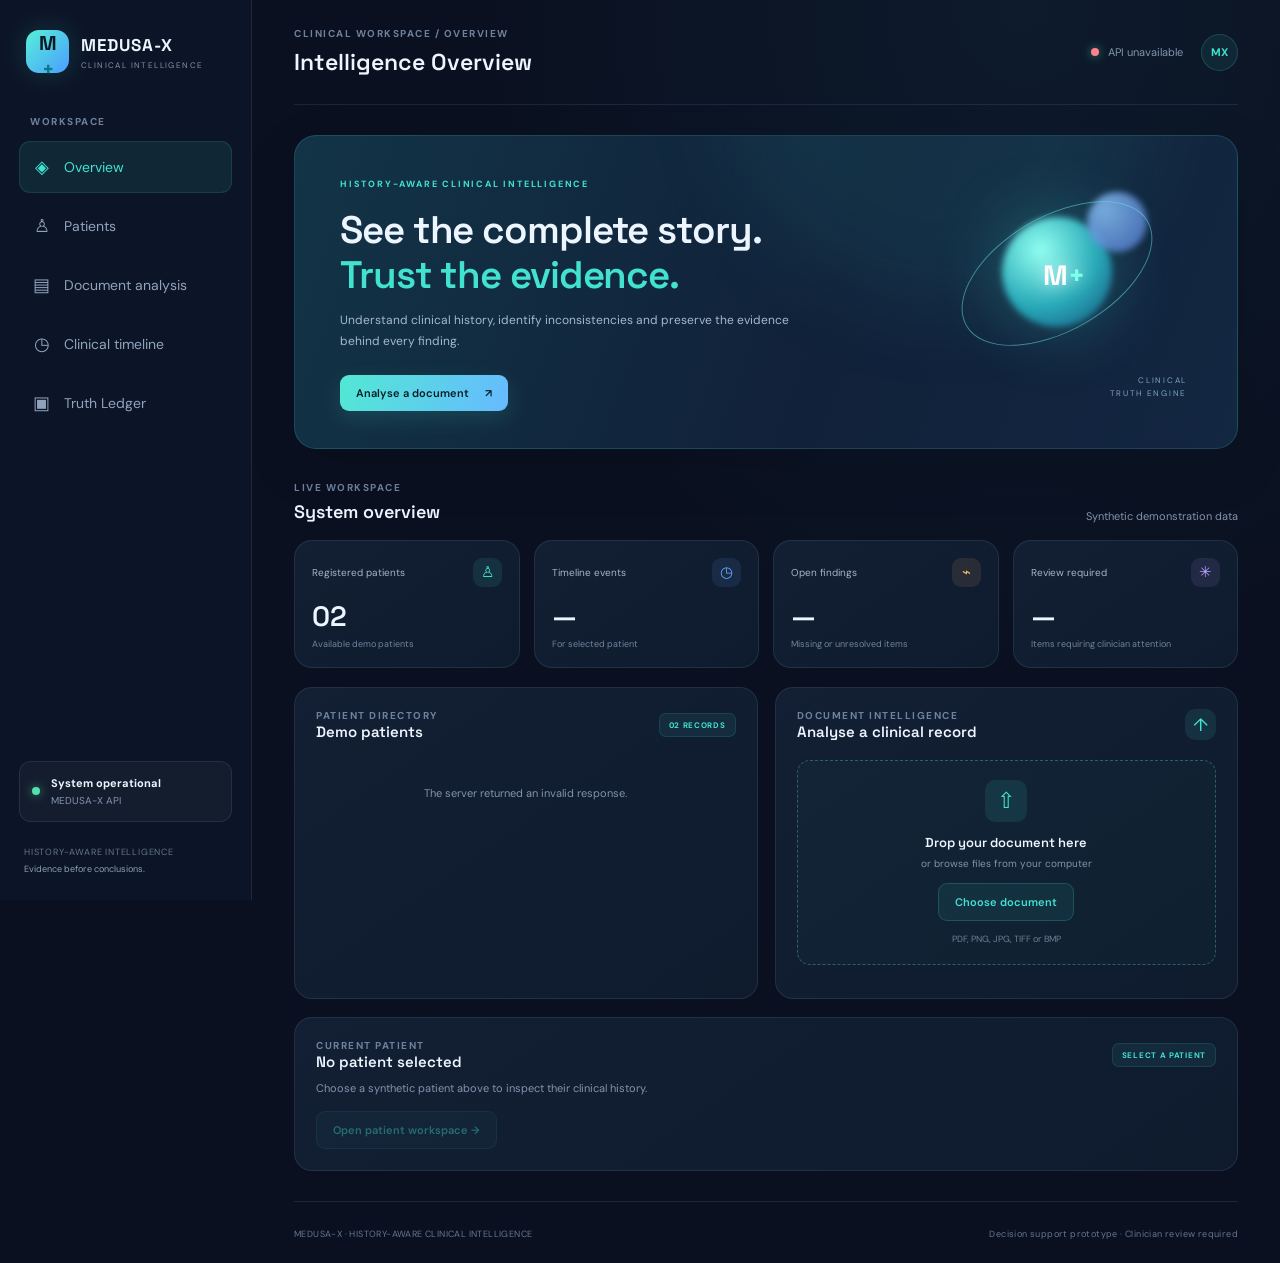
==== frontend/nexus/index.html @ f8f0fdbb "Integrate clinical pipeline, RAG indexing and Nexus dashboard" ====
<!DOCTYPE html>
<html lang="en">
<head>
    <meta charset="UTF-8">
    <meta name="viewport" content="width=device-width, initial-scale=1.0">
    <meta name="theme-color" content="#0b1220">
    <title>MEDUSA-X | Clinical Intelligence</title>
    <link rel="preconnect" href="https://fonts.googleapis.com">
    <link rel="preconnect" href="https://fonts.gstatic.com" crossorigin>
    <link href="https://fonts.googleapis.com/css2?family=DM+Sans:wght@400;500;600;700&family=Space+Grotesk:wght@500;600;700&display=swap" rel="stylesheet">
    <link rel="stylesheet" href="style.css">
</head>
<body>

<div class="app-shell">

    <aside class="sidebar">
        <div class="brand">
            <div class="brand-mark">M<span>+</span></div>
            <div>
                <h1>MEDUSA-X</h1>
                <p>CLINICAL INTELLIGENCE</p>
            </div>
        </div>

        <div class="nav-label">WORKSPACE</div>
        <nav class="navigation">
            <button class="nav-item active" data-section="dashboard">
                <span>◈</span> Overview
            </button>
            <button class="nav-item" data-section="patients">
                <span>♙</span> Patients
            </button>
            <button class="nav-item" data-section="documents">
                <span>▤</span> Document analysis
            </button>
            <button class="nav-item" data-section="timeline-section">
                <span>◷</span> Clinical timeline
            </button>
            <button class="nav-item" data-section="ledger-section">
                <span>▣</span> Truth Ledger
            </button>
        </nav>

        <div class="sidebar-bottom">
            <div class="system-card">
                <span class="live-dot"></span>
                <div>
                    <strong>System operational</strong>
                    <small>MEDUSA-X API</small>
                </div>
            </div>
            <div class="sidebar-footer">
                HISTORY-AWARE INTELLIGENCE<br>
                <span>Evidence before conclusions.</span>
            </div>
        </div>
    </aside>

    <main class="main-content">

        <header class="topbar">
            <div>
                <p class="eyebrow">CLINICAL WORKSPACE / OVERVIEW</p>
                <h2 id="page-title">Intelligence Overview</h2>
            </div>
            <div class="topbar-right">
                <div class="api-status">
                    <span class="live-dot"></span>
                    <span id="api-status">Connecting...</span>
                </div>
                <div class="avatar">MX</div>
            </div>
        </header>

        <section id="dashboard" class="page-section">

            <div class="welcome-banner">
                <div>
                    <span class="banner-tag">HISTORY-AWARE CLINICAL INTELLIGENCE</span>
                    <h2>See the complete story.<br><span>Trust the evidence.</span></h2>
                    <p>Understand clinical history, identify inconsistencies and preserve the evidence behind every finding.</p>
                    <button class="primary-button" data-go="documents">
                        Analyse a document <span>↗</span>
                    </button>
                </div>
                <div class="banner-art">
                    <div class="orb orb-one"></div>
                    <div class="orb orb-two"></div>
                    <div class="orbit-ring"></div>
                    <div class="core-symbol">M<span>+</span></div>
                    <div class="art-caption">CLINICAL<br>TRUTH ENGINE</div>
                </div>
            </div>

            <div class="section-heading">
                <div>
                    <p class="eyebrow">LIVE WORKSPACE</p>
                    <h3>System overview</h3>
                </div>
                <span class="muted-text">Synthetic demonstration data</span>
            </div>

            <div class="stats-grid">
                <article class="stat-card">
                    <div class="stat-top"><span>Registered patients</span><span class="stat-icon cyan">♙</span></div>
                    <strong id="stat-patients">02</strong>
                    <small>Available demo patients</small>
                </article>
                <article class="stat-card">
                    <div class="stat-top"><span>Timeline events</span><span class="stat-icon blue">◷</span></div>
                    <strong id="stat-events">—</strong>
                    <small>For selected patient</small>
                </article>
                <article class="stat-card">
                    <div class="stat-top"><span>Open findings</span><span class="stat-icon amber">⌁</span></div>
                    <strong id="stat-findings">—</strong>
                    <small>Missing or unresolved items</small>
                </article>
                <article class="stat-card">
                    <div class="stat-top"><span>Review required</span><span class="stat-icon violet">✳</span></div>
                    <strong id="stat-review">—</strong>
                    <small>Items requiring clinician attention</small>
                </article>
            </div>

            <div class="content-grid">
                <article class="panel patient-panel" id="patients">
                    <div class="panel-heading">
                        <div>
                            <p class="eyebrow">PATIENT DIRECTORY</p>
                            <h3>Demo patients</h3>
                        </div>
                        <span class="count-pill">02 RECORDS</span>
                    </div>
                    <div id="patient-list" class="patient-list">
                        <div class="loading">Loading patient records...</div>
                    </div>
                </article>

                <article class="panel upload-panel" id="documents">
                    <div class="panel-heading">
                        <div>
                            <p class="eyebrow">DOCUMENT INTELLIGENCE</p>
                            <h3>Analyse a clinical record</h3>
                        </div>
                        <span class="upload-icon">↑</span>
                    </div>

                    <div class="upload-zone" id="upload-zone">
                        <div class="upload-symbol">⇧</div>
                        <h4>Drop your document here</h4>
                        <p>or browse files from your computer</p>
                        <input type="file" id="file-input" accept=".pdf,.png,.jpg,.jpeg,.tiff,.bmp">
                        <button class="secondary-button" id="browse-button">Choose document</button>
                        <small>PDF, PNG, JPG, TIFF or BMP</small>
                    </div>

                    <div id="upload-status" class="upload-status" aria-live="polite"></div>
                </article>
            </div>

            <article class="panel selected-patient-panel">
                <div class="panel-heading">
                    <div>
                        <p class="eyebrow">CURRENT PATIENT</p>
                        <h3 id="selected-patient-name">No patient selected</h3>
                    </div>
                    <span id="selected-patient-id" class="count-pill">SELECT A PATIENT</span>
                </div>
                <p id="patient-description" class="muted-text">Choose a synthetic patient above to inspect their clinical history.</p>
                <button id="open-patient-button" class="secondary-button" disabled>Open patient workspace →</button>
            </article>
        </section>

        <section id="timeline-section" class="page-section hidden">
            <div class="section-heading">
                <div>
                    <p class="eyebrow">TEMPORAL RECONSTRUCTION</p>
                    <h3>Clinical timeline</h3>
                </div>
                <span id="timeline-patient" class="count-pill">NO PATIENT</span>
            </div>
            <article class="panel">
                <div id="timeline-content" class="timeline-content">
                    <div class="empty-state">Select a patient to view their clinical timeline.</div>
                </div>
            </article>
        </section>

        <section id="ledger-section" class="page-section hidden">
            <div class="section-heading">
                <div>
                    <p class="eyebrow">EVIDENCE-BACKED RECONCILIATION</p>
                    <h3>Clinical Truth Ledger</h3>
                </div>
                <span class="count-pill">PROVENANCE PRESERVED</span>
            </div>
            <div class="ledger-summary" id="ledger-summary"></div>
            <article class="panel">
                <div id="ledger-content">
                    <div class="empty-state">Select a patient to inspect their Truth Ledger.</div>
                </div>
            </article>
        </section>

        <section id="patient-workspace" class="page-section hidden">
            <div class="section-heading">
                <div>
                    <p class="eyebrow">PATIENT RECORD</p>
                    <h3 id="workspace-patient-name">Patient workspace</h3>
                </div>
                <span id="workspace-patient-id" class="count-pill">NO PATIENT</span>
            </div>

            <div class="stats-grid compact-stats">
                <article class="stat-card">
                    <div class="stat-top"><span>Timeline events</span><span class="stat-icon cyan">◷</span></div>
                    <strong id="patient-events">—</strong>
                </article>
                <article class="stat-card">
                    <div class="stat-top"><span>Conflicts / missing</span><span class="stat-icon amber">⌁</span></div>
                    <strong id="patient-conflicts">—</strong>
                </article>
                <article class="stat-card">
                    <div class="stat-top"><span>Pending verification</span><span class="stat-icon violet">✳</span></div>
                    <strong id="patient-pending">—</strong>
                </article>
                <article class="stat-card">
                    <div class="stat-top"><span>Historical entries</span><span class="stat-icon blue">◴</span></div>
                    <strong id="patient-historical">—</strong>
                </article>
            </div>

            <div class="content-grid">
                <article class="panel">
                    <div class="panel-heading"><h3>Diagnosis & medication findings</h3></div>
                    <div id="patient-findings"></div>
                </article>
                <article class="panel">
                    <div class="panel-heading"><h3>Clinician review</h3></div>
                    <div id="clinician-review"></div>
                </article>
            </div>
        </section>

        <footer class="footer">
            <span>MEDUSA-X · HISTORY-AWARE CLINICAL INTELLIGENCE</span>
            <span>Decision support prototype · Clinician review required</span>
        </footer>

    </main>
</div>

<script src="script.js"></script>
</body>
</html>
---- frontend/nexus/style.css ----
:root {
    --bg: #0a1020;
    --sidebar: #0d1628;
    --panel: #111d31;
    --panel-soft: #142239;
    --border: rgba(148, 178, 210, 0.13);
    --text: #edf5ff;
    --muted: #8294ae;
    --cyan: #42e2d0;
    --blue: #65aaff;
    --amber: #f5bd68;
    --violet: #b9a1ff;
    --green: #55dfad;
    --danger: #ff818c;
    --radius: 18px;
}

* {
    box-sizing: border-box;
    margin: 0;
    padding: 0;
}

html {
    scroll-behavior: smooth;
}

body {
    min-height: 100vh;
    background:
        radial-gradient(ellipse at 80% 0%, rgba(38, 105, 133, 0.12), transparent 38%),
        var(--bg);
    color: var(--text);
    font-family: "DM Sans", sans-serif;
    font-size: 14px;
}

button, input {
    font: inherit;
}

button {
    cursor: pointer;
}

button:disabled {
    opacity: 0.4;
    cursor: not-allowed;
}

.app-shell {
    min-height: 100vh;
}

/* SIDEBAR */

.sidebar {
    width: 252px;
    position: fixed;
    inset: 0 auto 0 0;
    z-index: 10;
    display: flex;
    flex-direction: column;
    padding: 30px 19px 22px;
    background: rgba(13, 22, 40, 0.96);
    border-right: 1px solid var(--border);
}

.brand {
    display: flex;
    align-items: center;
    gap: 12px;
    padding: 0 7px 42px;
}

.brand-mark {
    width: 43px;
    height: 43px;
    display: grid;
    place-items: center;
    border-radius: 13px;
    color: #071a20;
    background: linear-gradient(135deg, #56f0d9, #4b9eff);
    font: 700 20px "Space Grotesk", sans-serif;
    box-shadow: 0 0 28px rgba(66, 226, 208, 0.17);
}

.brand-mark span {
    color: #087c82;
}

.brand h1 {
    font: 700 17px "Space Grotesk", sans-serif;
    letter-spacing: 1px;
}

.brand p {
    margin-top: 4px;
    color: var(--muted);
    font-size: 8px;
    letter-spacing: 1.4px;
}

.nav-label, .eyebrow {
    color: #6e829f;
    font-size: 10px;
    font-weight: 700;
    letter-spacing: 1.5px;
}

.nav-label {
    padding: 0 11px 13px;
}

.navigation {
    display: grid;
    gap: 7px;
}

.nav-item {
    width: 100%;
    display: flex;
    align-items: center;
    gap: 13px;
    padding: 13px 12px;
    color: #91a3bc;
    background: transparent;
    border: 1px solid transparent;
    border-radius: 11px;
    text-align: left;
    transition: 0.2s ease;
}

.nav-item span {
    width: 19px;
    font-size: 18px;
    text-align: center;
}

.nav-item:hover {
    color: white;
    background: rgba(255, 255, 255, 0.035);
}

.nav-item.active {
    color: var(--cyan);
    background: rgba(66, 226, 208, 0.09);
    border-color: rgba(66, 226, 208, 0.12);
}

.sidebar-bottom {
    margin-top: auto;
}

.system-card {
    display: flex;
    align-items: center;
    gap: 11px;
    padding: 14px 12px;
    background: rgba(255, 255, 255, 0.035);
    border: 1px solid var(--border);
    border-radius: 12px;
}

.live-dot {
    display: inline-block;
    flex: 0 0 auto;
    width: 8px;
    height: 8px;
    border-radius: 50%;
    background: var(--green);
    box-shadow: 0 0 10px rgba(85, 223, 173, 0.6);
}

.system-card strong {
    display: block;
    font-size: 11px;
}

.system-card small {
    display: block;
    margin-top: 4px;
    color: var(--muted);
    font-size: 10px;
}

.sidebar-footer {
    padding: 22px 5px 0;
    color: #63748e;
    font-size: 9px;
    line-height: 1.9;
    letter-spacing: 0.8px;
}

.sidebar-footer span {
    color: #8da1b9;
    letter-spacing: 0;
}

/* MAIN AREA */

.main-content {
    max-width: 1700px;
    min-height: 100vh;
    margin-left: 252px;
    padding: 0 42px;
}

.topbar {
    min-height: 105px;
    display: flex;
    align-items: center;
    justify-content: space-between;
    gap: 20px;
    border-bottom: 1px solid var(--border);
    margin-bottom: 30px;
}

.topbar h2 {
    margin-top: 7px;
    font: 600 23px "Space Grotesk", sans-serif;
}

.topbar-right {
    display: flex;
    align-items: center;
    gap: 18px;
}

.api-status {
    display: flex;
    align-items: center;
    gap: 9px;
    color: var(--muted);
    font-size: 11px;
}

.avatar {
    width: 37px;
    height: 37px;
    display: grid;
    place-items: center;
    border: 1px solid rgba(66, 226, 208, 0.2);
    border-radius: 50%;
    color: var(--cyan);
    background: rgba(66, 226, 208, 0.08);
    font-weight: 700;
    font-size: 11px;
}

/* HERO */

.welcome-banner {
    position: relative;
    min-height: 290px;
    display: flex;
    align-items: center;
    justify-content: space-between;
    overflow: hidden;
    padding: 37px 45px;
    border: 1px solid rgba(75, 204, 207, 0.19);
    border-radius: 22px;
    background:
        linear-gradient(110deg, rgba(19, 53, 72, 0.98), rgba(17, 34, 58, 0.97) 57%, rgba(20, 40, 68, 0.95));
    box-shadow: 0 18px 55px rgba(0, 0, 0, 0.12);
}

.welcome-banner::before {
    content: "";
    position: absolute;
    width: 420px;
    height: 420px;
    right: 9%;
    top: -250px;
    border-radius: 50%;
    background: rgba(66, 226, 208, 0.08);
    filter: blur(45px);
}

.banner-tag {
    color: var(--cyan);
    font-size: 9px;
    font-weight: 700;
    letter-spacing: 1.8px;
}

.welcome-banner h2 {
    margin: 16px 0 12px;
    font: 600 clamp(27px, 3vw, 39px)/1.18 "Space Grotesk", sans-serif;
    letter-spacing: -1.1px;
}

.welcome-banner h2 span {
    color: var(--cyan);
}

.welcome-banner p {
    max-width: 490px;
    color: #a6b8ce;
    font-size: 12px;
    line-height: 1.8;
}

.primary-button, .secondary-button {
    border-radius: 9px;
    padding: 11px 16px;
    font-weight: 600;
    font-size: 11px;
    transition: 0.2s ease;
}

.primary-button {
    margin-top: 22px;
    color: #071c25;
    background: linear-gradient(110deg, #52e8d4, #66baff);
    border: 0;
    box-shadow: 0 7px 22px rgba(66, 226, 208, 0.15);
}

.primary-button:hover {
    transform: translateY(-2px);
    box-shadow: 0 10px 28px rgba(66, 226, 208, 0.23);
}

.primary-button span {
    margin-left: 13px;
}

.banner-art {
    position: relative;
    width: 260px;
    height: 220px;
    flex: 0 0 260px;
}

.orb {
    position: absolute;
    border-radius: 50%;
    filter: blur(3px);
}

.orb-one {
    width: 110px;
    height: 110px;
    top: 35px;
    left: 70px;
    background: radial-gradient(circle at 35% 30%, #91fff0, #27a8b7 55%, #174c7a);
    box-shadow: 0 0 70px rgba(66, 226, 208, 0.3);
}

.orb-two {
    width: 60px;
    height: 60px;
    top: 10px;
    left: 155px;
    background: radial-gradient(circle at 30% 30%, #8fc8ff, #4970c8);
    opacity: 0.8;
}

.orbit-ring {
    position: absolute;
    width: 210px;
    height: 115px;
    top: 34px;
    left: 20px;
    border: 1px solid rgba(103, 232, 229, 0.5);
    border-radius: 50%;
    transform: rotate(-30deg);
}

.core-symbol {
    position: absolute;
    top: 75px;
    left: 111px;
    color: white;
    font: 700 28px "Space Grotesk", sans-serif;
    text-shadow: 0 0 18px rgba(255, 255, 255, 0.7);
}

.core-symbol span {
    color: #7effe9;
}

.art-caption {
    position: absolute;
    right: 5px;
    bottom: 2px;
    color: #80a4c1;
    font-size: 8px;
    line-height: 1.6;
    letter-spacing: 1.7px;
    text-align: right;
}

/* HEADINGS AND CARDS */

.section-heading {
    display: flex;
    justify-content: space-between;
    align-items: end;
    gap: 15px;
    margin: 32px 0 17px;
}

.section-heading h3, .panel-heading h3 {
    margin-top: 6px;
    font: 600 18px "Space Grotesk", sans-serif;
}

.muted-text {
    color: var(--muted);
    font-size: 11px;
}

.stats-grid {
    display: grid;
    grid-template-columns: repeat(4, minmax(0, 1fr));
    gap: 14px;
}

.stat-card, .panel {
    background: linear-gradient(145deg, rgba(19, 32, 53, 0.98), rgba(15, 27, 46, 0.98));
    border: 1px solid var(--border);
    border-radius: var(--radius);
}

.stat-card {
    min-height: 125px;
    padding: 17px;
    transition: 0.2s ease;
}

.stat-card:hover {
    border-color: rgba(66, 226, 208, 0.25);
    transform: translateY(-2px);
}

.stat-top {
    display: flex;
    justify-content: space-between;
    align-items: center;
    color: #a5b4ca;
    font-size: 10px;
}

.stat-icon {
    width: 29px;
    height: 29px;
    display: grid;
    place-items: center;
    border-radius: 9px;
    font-size: 15px;
}

.cyan { color: var(--cyan); background: rgba(66, 226, 208, 0.1); }
.blue { color: var(--blue); background: rgba(101, 170, 255, 0.1); }
.amber { color: var(--amber); background: rgba(245, 189, 104, 0.1); }
.violet { color: var(--violet); background: rgba(185, 161, 255, 0.1); }

.stat-card > strong {
    display: block;
    margin-top: 11px;
    font: 600 28px "Space Grotesk", sans-serif;
}

.stat-card > small {
    display: block;
    margin-top: 4px;
    color: #71849f;
    font-size: 9px;
}

.content-grid {
    display: grid;
    grid-template-columns: 1fr 1fr;
    gap: 17px;
    margin-top: 19px;
}

.panel {
    min-width: 0;
    padding: 21px;
}

.panel-heading {
    display: flex;
    align-items: center;
    justify-content: space-between;
    gap: 12px;
    margin-bottom: 19px;
}

.panel-heading h3 {
    margin-top: 0;
    font-size: 15px;
}

.count-pill {
    padding: 6px 9px;
    color: var(--cyan);
    background: rgba(66, 226, 208, 0.08);
    border: 1px solid rgba(66, 226, 208, 0.13);
    border-radius: 7px;
    font-size: 8px;
    font-weight: 700;
    letter-spacing: 0.7px;
}

.patient-list {
    display: grid;
    gap: 10px;
}

.patient-card {
    display: flex;
    align-items: center;
    gap: 12px;
    padding: 13px;
    border: 1px solid var(--border);
    border-radius: 11px;
    background: rgba(255, 255, 255, 0.018);
    transition: 0.2s;
}

.patient-card:hover {
    border-color: rgba(66, 226, 208, 0.3);
    background: rgba(66, 226, 208, 0.035);
}

.patient-initial {
    width: 39px;
    height: 39px;
    display: grid;
    place-items: center;
    flex: 0 0 auto;
    border-radius: 12px;
    color: var(--cyan);
    background: rgba(66, 226, 208, 0.1);
    font: 600 14px "Space Grotesk", sans-serif;
}

.patient-details {
    flex: 1;
    min-width: 0;
}

.patient-details strong {
    display: block;
    font-size: 12px;
}

.patient-details small {
    display: block;
    margin-top: 4px;
    color: var(--muted);
    font-size: 10px;
}

.patient-open {
    padding: 7px 10px;
    color: var(--cyan);
    background: transparent;
    border: 1px solid rgba(66, 226, 208, 0.2);
    border-radius: 7px;
    font-size: 10px;
}

.patient-open:hover {
    background: rgba(66, 226, 208, 0.1);
}

/* UPLOAD */

.upload-icon, .upload-symbol {
    color: var(--cyan);
    background: rgba(66, 226, 208, 0.1);
    border-radius: 10px;
}

.upload-icon {
    width: 31px;
    height: 31px;
    display: grid;
    place-items: center;
    font-size: 18px;
}

.upload-zone {
    min-height: 205px;
    display: flex;
    flex-direction: column;
    align-items: center;
    justify-content: center;
    padding: 18px;
    border: 1px dashed rgba(93, 191, 204, 0.38);
    border-radius: 13px;
    background: rgba(66, 226, 208, 0.025);
    text-align: center;
    transition: 0.2s;
}

.upload-zone.dragover {
    border-color: var(--cyan);
    background: rgba(66, 226, 208, 0.1);
}

.upload-symbol {
    width: 42px;
    height: 42px;
    display: grid;
    place-items: center;
    margin-bottom: 12px;
    font-size: 22px;
}

.upload-zone h4 {
    font: 600 13px "Space Grotesk", sans-serif;
}

.upload-zone p {
    margin-top: 6px;
    color: var(--muted);
    font-size: 10px;
}

.upload-zone input {
    display: none;
}

.secondary-button {
    margin-top: 13px;
    color: var(--cyan);
    background: rgba(66, 226, 208, 0.08);
    border: 1px solid rgba(66, 226, 208, 0.2);
}

.secondary-button:hover:not(:disabled) {
    background: rgba(66, 226, 208, 0.15);
}

.upload-zone > small {
    margin-top: 12px;
    color: #6f819b;
    font-size: 9px;
}

.upload-status {
    margin-top: 12px;
    color: var(--muted);
    font-size: 11px;
    line-height: 1.7;
}

/* SELECTED PATIENT */

.selected-patient-panel {
    margin-top: 18px;
}

.selected-patient-panel .panel-heading {
    margin-bottom: 10px;
}

.selected-patient-panel .secondary-button {
    margin-top: 16px;
}

/* TIMELINE */

.timeline-content {
    padding: 5px 5px 5px 13px;
}

.timeline-item {
    position: relative;
    margin-left: 8px;
    padding: 0 0 25px 25px;
    border-left: 1px solid rgba(66, 226, 208, 0.25);
}

.timeline-item:last-child {
    border-left-color: transparent;
}

.timeline-item::before {
    content: "";
    position: absolute;
    left: -5px;
    top: 3px;
    width: 9px;
    height: 9px;
    border-radius: 50%;
    background: var(--cyan);
    box-shadow: 0 0 12px rgba(66, 226, 208, 0.45);
}

.timeline-date {
    color: var(--cyan);
    font-size: 10px;
    font-weight: 700;
}

.timeline-event {
    margin-top: 7px;
    color: #e1eaf5;
    font-size: 12px;
    line-height: 1.7;
}

.timeline-meta {
    margin-top: 7px;
    color: var(--muted);
    font-size: 10px;
}

/* LEDGER */

.ledger-summary {
    display: grid;
    grid-template-columns: repeat(5, minmax(0, 1fr));
    gap: 10px;
    margin-bottom: 15px;
}

.ledger-stat {
    padding: 13px;
    background: var(--panel);
    border: 1px solid var(--border);
    border-radius: 12px;
}

.ledger-stat strong {
    display: block;
    font: 600 21px "Space Grotesk", sans-serif;
}

.ledger-stat small {
    display: block;
    margin-top: 5px;
    color: var(--muted);
    font-size: 9px;
}

.ledger-entry, .finding-card {
    padding: 15px;
    margin-bottom: 10px;
    border: 1px solid var(--border);
    border-radius: 11px;
    background: rgba(255, 255, 255, 0.018);
}

.ledger-entry h4, .finding-card h4 {
    font-size: 12px;
    margin-bottom: 7px;
}

.ledger-entry p, .finding-card p {
    color: #a8b7ca;
    font-size: 11px;
    line-height: 1.7;
}

.status-tag {
    display: inline-block;
    margin: 7px 5px 5px 0;
    padding: 5px 8px;
    border-radius: 6px;
    font-size: 9px;
    font-weight: 700;
    overflow-wrap: anywhere;
}

.status-confirmed_documented {
    color: var(--green);
    background: rgba(85, 223, 173, 0.1);
}

.status-historical {
    color: var(--blue);
    background: rgba(101, 170, 255, 0.1);
}

.status-contradicted {
    color: var(--danger);
    background: rgba(255, 129, 140, 0.1);
}

.status-missing {
    color: var(--amber);
    background: rgba(245, 189, 104, 0.1);
}

.status-pending_verification {
    color: var(--violet);
    background: rgba(185, 161, 255, 0.1);
}

/* REVIEW */

.review-card {
    padding: 14px;
    margin-bottom: 10px;
    border-left: 2px solid var(--amber);
    border-radius: 7px;
    background: rgba(245, 189, 104, 0.055);
}

.review-card strong {
    font-size: 11px;
}

.review-card p {
    margin-top: 6px;
    color: #aab9cb;
    font-size: 10px;
    line-height: 1.7;
}

/* GENERAL */

.loading, .empty-state, .empty {
    padding: 24px 12px;
    color: var(--muted);
    font-size: 11px;
    line-height: 1.7;
    text-align: center;
}

.footer {
    display: flex;
    justify-content: space-between;
    gap: 12px;
    padding: 26px 0 23px;
    margin-top: 30px;
    border-top: 1px solid var(--border);
    color: #657790;
    font-size: 9px;
    letter-spacing: 0.4px;
}

.hidden {
    display: none !important;
}

.page-section {
    animation: appear 0.3s ease;
}

@keyframes appear {
    from { opacity: 0; transform: translateY(6px); }
    to { opacity: 1; transform: translateY(0); }
}

/* RESPONSIVE */

@media (max-width: 1100px) {
    .main-content {
        padding: 0 25px;
    }

    .stats-grid {
        grid-template-columns: repeat(2, minmax(0, 1fr));
    }

    .banner-art {
        transform: scale(0.8);
        transform-origin: center right;
    }
}

@media (max-width: 760px) {
    .sidebar {
        position: static;
        width: 100%;
        padding: 16px;
        border-right: 0;
        border-bottom: 1px solid var(--border);
    }

    .brand {
        padding: 0 4px 15px;
    }

    .nav-label, .sidebar-bottom {
        display: none;
    }

    .navigation {
        display: flex;
        overflow-x: auto;
        gap: 6px;
    }

    .nav-item {
        width: auto;
        flex: 0 0 auto;
        padding: 9px 11px;
        font-size: 10px;
    }

    .nav-item span {
        width: auto;
    }

    .main-content {
        margin-left: 0;
        padding: 0 16px;
    }

    .topbar {
        min-height: 85px;
        margin-bottom: 20px;
    }

    .topbar h2 {
        font-size: 19px;
    }

    .welcome-banner {
        min-height: 250px;
        padding: 26px;
    }

    .banner-art {
        display: none;
    }

    .content-grid {
        grid-template-columns: 1fr;
    }

    .ledger-summary {
        grid-template-columns: repeat(2, minmax(0, 1fr));
    }

    .footer {
        flex-direction: column;
    }
}

@media (max-width: 430px) {
    .stats-grid {
        gap: 9px;
    }

    .stat-card {
        padding: 12px;
    }

    .stat-card > strong {
        font-size: 23px;
    }

    .section-heading {
        align-items: start;
        flex-direction: column;
    }
}
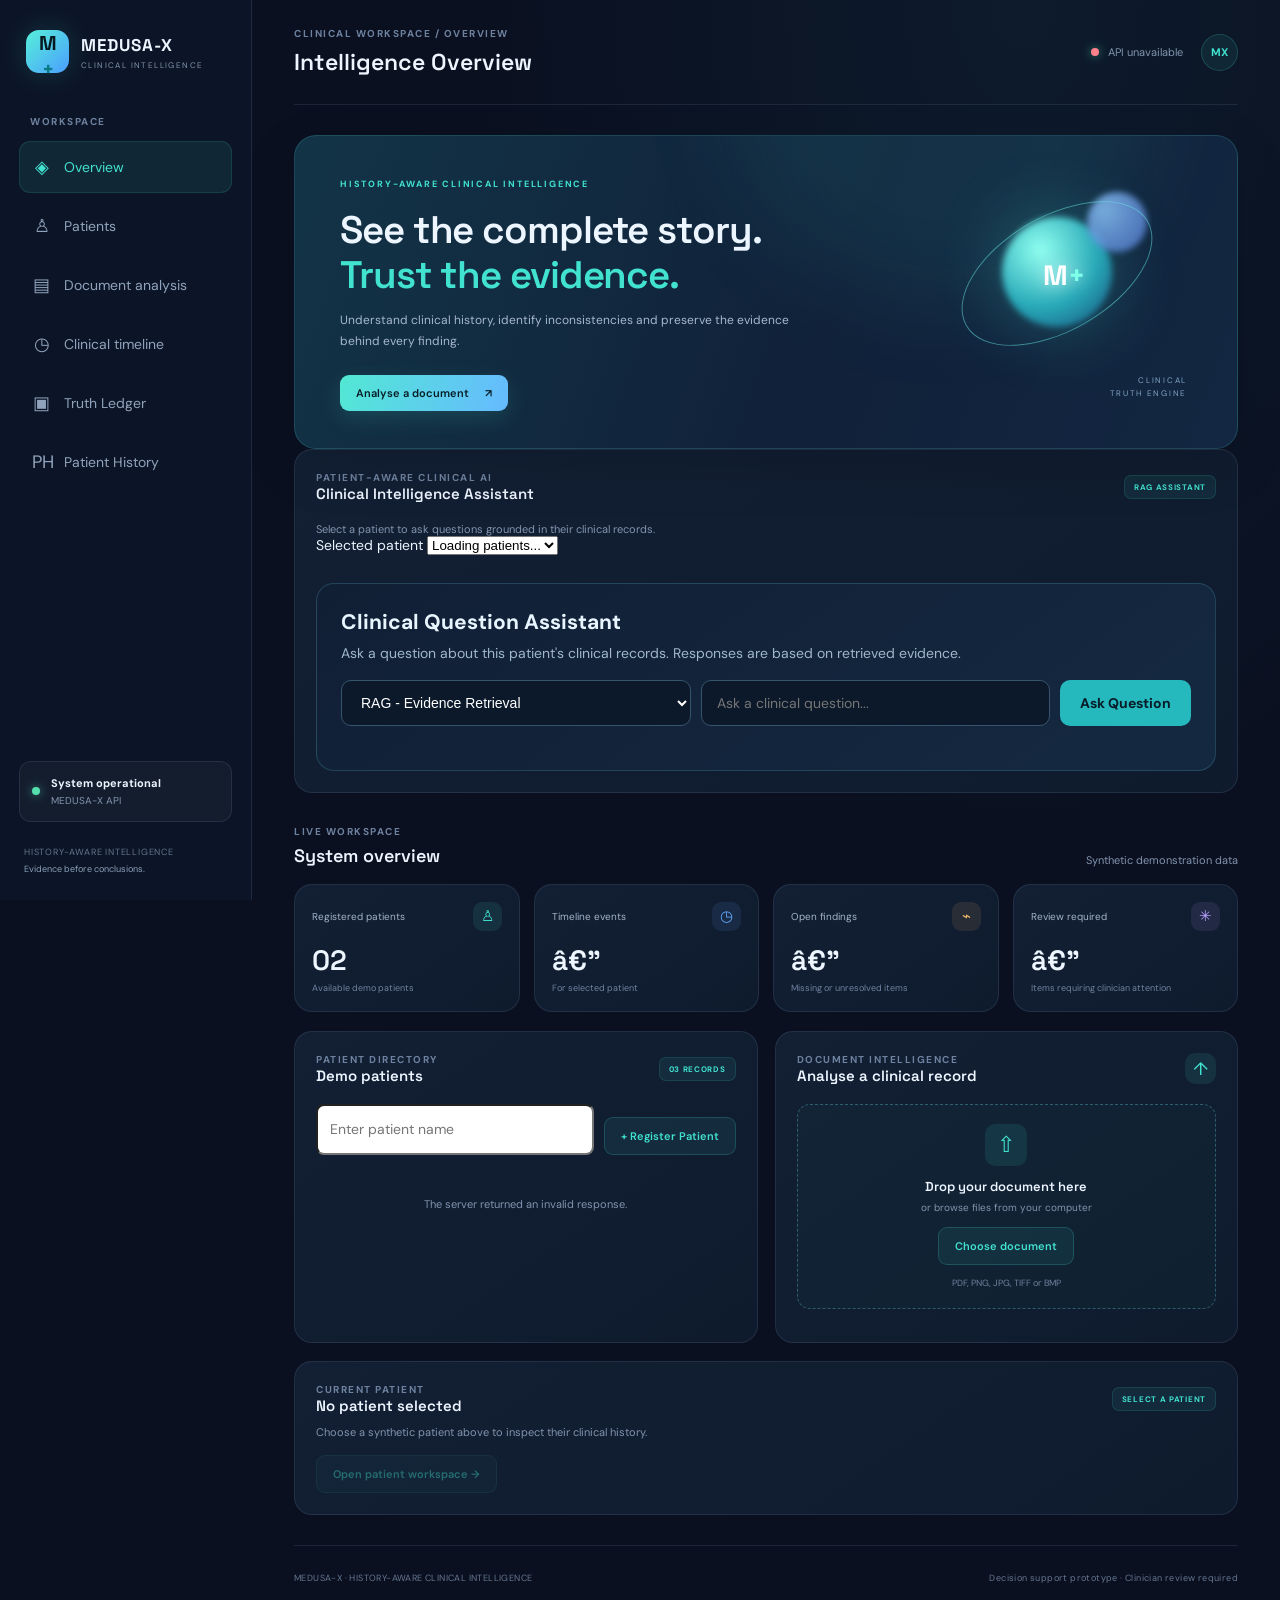
==== commit 77d8a2cb: "Implement MEDUSA-X agentic clinical intelligence" ====
--- a/frontend/nexus/index.html
+++ b/frontend/nexus/index.html
@@ -41,6 +41,9 @@
             <button class="nav-item" data-section="ledger-section">
                 <span>▣</span> Truth Ledger
             </button>
+            <button class="nav-item" data-section="patient-history">
+                <span>PH</span> Patient History
+            </button>
         </nav>
 
         <div class="sidebar-bottom">
@@ -94,6 +97,22 @@
                 </div>
             </div>
 
+            <article class="panel" id="home-clinical-assistant">
+                <div class="panel-heading">
+                    <div>
+                        <p class="eyebrow">PATIENT-AWARE CLINICAL AI</p>
+                        <h3>Clinical Intelligence Assistant</h3>
+                    </div>
+                    <span class="count-pill">RAG ASSISTANT</span>
+                </div>
+                <p class="muted-text">Select a patient to ask questions grounded in their clinical records.</p>
+                <label for="home-patient-selector">Selected patient</label>
+                <select id="home-patient-selector">
+                    <option value="">Loading patients...</option>
+                </select>
+                <div id="home-qa-container"></div>
+            </article>
+
             <div class="section-heading">
                 <div>
                     <p class="eyebrow">LIVE WORKSPACE</p>
@@ -123,6 +142,8 @@
                     <strong id="stat-review">—</strong>
                     <small>Items requiring clinician attention</small>
                 </article>
+
+                
             </div>
 
             <div class="content-grid">
@@ -132,8 +153,22 @@
                             <p class="eyebrow">PATIENT DIRECTORY</p>
                             <h3>Demo patients</h3>
                         </div>
-                        <span class="count-pill">02 RECORDS</span>
-                    </div>
+                        <span class="count-pill" id="patient-count">03 RECORDS</span>
+                    </div>
+
+                    <div class="register-patient-form" style="display:flex; gap:10px; margin:16px 0; flex-wrap:wrap;">
+                        <input
+                            type="text"
+                            id="register-patient-name"
+                            placeholder="Enter patient name"
+                            style="flex:1; min-width:150px; padding:12px; border-radius:8px;"
+                        >
+                        <button class="secondary-button" id="register-patient-button" type="button">
+                            + Register Patient
+                        </button>
+                    </div>
+                    <p id="register-patient-status" aria-live="polite"></p>
+
                     <div id="patient-list" class="patient-list">
                         <div class="loading">Loading patient records...</div>
                     </div>
@@ -205,6 +240,42 @@
             </article>
         </section>
 
+        <section id="patient-history" class="page-section hidden">
+            <div class="section-heading">
+                <div>
+                    <p class="eyebrow">LONGITUDINAL PATIENT RECORDS</p>
+                    <h3>Patient History</h3>
+                    <p class="muted-text">Browse registered patients and their clinical document history.</p>
+                </div>
+            </div>
+
+            <article class="panel">
+                <div class="panel-heading">
+                    <div>
+                        <p class="eyebrow">PATIENT DIRECTORY</p>
+                        <h3>Patient records</h3>
+                    </div>
+                    <span class="count-pill" id="history-patient-count">0 PATIENTS</span>
+                </div>
+                <div id="history-patient-list">
+                    <div class="loading">Loading patient records...</div>
+                </div>
+            </article>
+
+            <article class="panel" id="history-detail-panel">
+                <div class="panel-heading">
+                    <div>
+                        <p class="eyebrow">SELECTED PATIENT</p>
+                        <h3 id="history-selected-name">Patient document history</h3>
+                    </div>
+                    <span class="count-pill" id="history-selected-id">SELECT A PATIENT</span>
+                </div>
+                <div id="history-document-list">
+                    <p class="muted-text">Select a patient above to view their documents.</p>
+                </div>
+            </article>
+        </section>
+
         <section id="patient-workspace" class="page-section hidden">
             <div class="section-heading">
                 <div>
@@ -232,6 +303,8 @@
                     <strong id="patient-historical">—</strong>
                 </article>
             </div>
+
+
 
             <div class="content-grid">
                 <article class="panel">
--- a/frontend/nexus/style.css
+++ b/frontend/nexus/style.css
@@ -957,3 +957,44 @@
         flex-direction: column;
     }
 }
+
+
+/* Patient-specific uploaded report history */
+#report-history-list {
+    width: 100%;
+    overflow-x: auto;
+}
+
+.report-history-table {
+    width: 100%;
+    min-width: 680px;
+    border-collapse: collapse;
+    text-align: left;
+}
+
+.report-history-table th,
+.report-history-table td {
+    padding: 13px 14px;
+    border-bottom: 1px solid var(--border-color, #e5e7eb);
+    font-size: 13px;
+    vertical-align: middle;
+}
+
+.report-history-table th {
+    font-weight: 600;
+    color: var(--muted, #64748b);
+    white-space: nowrap;
+}
+
+.report-history-table td {
+    color: var(--text, #334155);
+}
+
+.report-history-table a {
+    font-weight: 600;
+    text-decoration: none;
+}
+
+.report-history-table a:hover {
+    text-decoration: underline;
+}
